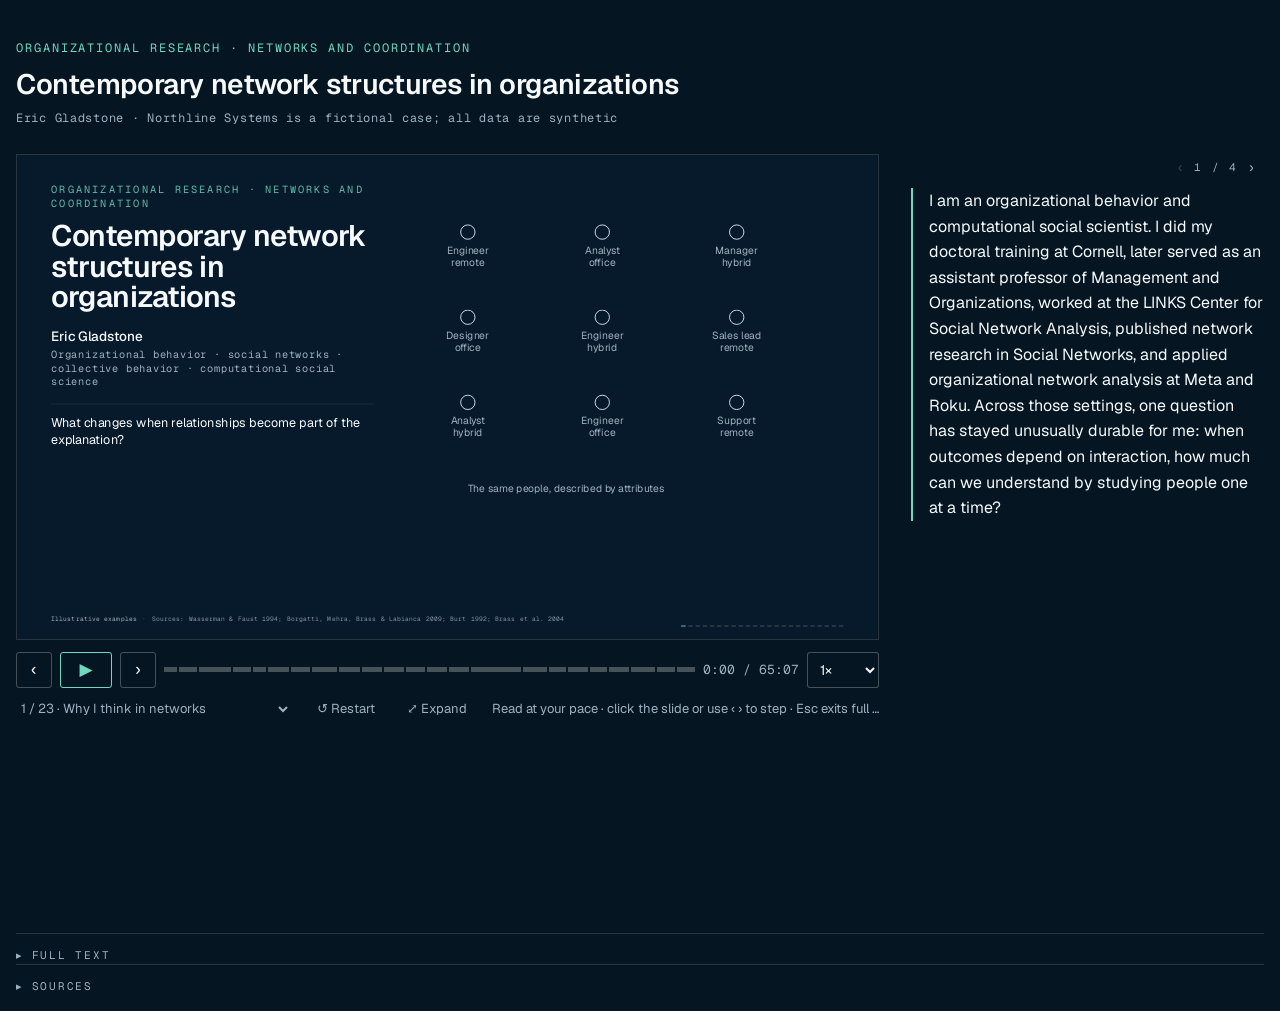
==== public/index.html @ 9e830a4d "Contemporary network structures in organizations: draft 7 (approved 2026-10-03) 23 pages, about 65 m" ====
<!doctype html>
<html lang="en">
<head>
<meta charset="utf-8">
<meta name="viewport" content="width=device-width, initial-scale=1">
<title>Contemporary network structures in organizations · Eric Gladstone</title>
<meta name="description" content="An illustrated walkthrough of organizational network analysis, from what a network is to measurement, structure, content, privacy and evidence, worked through a fictional company with synthetic data.">
<meta property="og:type" content="website">
<meta property="og:title" content="Contemporary network structures in organizations">
<meta property="og:description" content="An illustrated walkthrough of organizational network analysis, from what a network is to measurement, structure, content, privacy and evidence, worked through a fictional company with synthetic data.">
<meta property="og:url" content="https://networkstructures.eric-c-gladstone.workers.dev/">
<meta property="og:image" content="https://networkstructures.eric-c-gladstone.workers.dev/og.png">
<meta property="og:image:width" content="1200">
<meta property="og:image:height" content="630">
<meta name="twitter:card" content="summary_large_image">
<link rel="icon" href="data:,">
<link rel="stylesheet" href="player.css">
<style>
  @font-face{font-family:"Geist Variable";font-style:normal;font-weight:100 900;font-display:swap;src:url(deck/fonts/geist-latin-wght-normal.woff2) format("woff2-variations")}
  @font-face{font-family:"Geist Mono Variable";font-style:normal;font-weight:100 900;font-display:swap;src:url(deck/fonts/geist-mono-latin-wght-normal.woff2) format("woff2-variations")}
  :root { --sans: "Geist Variable", system-ui, -apple-system, "Segoe UI", Roboto, sans-serif; --mono: "Geist Mono Variable", ui-monospace, Menlo, monospace; }
  html, body { margin: 0; background: #051521; }
  main { max-width: 1600px; margin: 0 auto; padding: 16px; }
  .talk-head { margin: 24px 0 28px; font-family: var(--sans); }
  .talk-head .kicker { margin: 0 0 10px; font-family: var(--mono); font-size: 12px; letter-spacing: 0.16em; text-transform: uppercase; color: #6FD8BE; }
  .talk-head h1 { margin: 0 0 8px; font-size: 28px; font-weight: 600; letter-spacing: -0.015em; color: #F6FAFD; }
  .talk-head p.meta { margin: 0; font-family: var(--mono); font-size: 12px; letter-spacing: 0.06em; color: #9FB2C1; }
  .sp .sp-sources ol { width: min(720px, 100%); margin: 20px auto 0; padding: 0 0 0 22px; color: var(--sp-t2); font-size: 14px; line-height: 1.55; max-height: 60vh; overflow-y: auto; }
  .sp .sp-sources li { margin: 0 0 8px; word-break: break-word; }
  .embed main { padding: 0; }
  .embed .talk-head, .embed .sp-full { display: none; }
  .sp .sp-sources p { width: min(720px, 100%); margin: 16px auto 0; font-size: 14px; line-height: 1.55; color: var(--sp-muted); }
</style>
</head>
<body>
<script>if (/[?&]embed=1(&|$)/.test(location.search)) document.documentElement.classList.add('embed');</script>
<main>
<header class="talk-head">
  <p class="kicker">Organizational research · Networks and coordination</p>
  <h1>Contemporary network structures in organizations</h1>
  <p class="meta">Eric Gladstone · Northline Systems is a fictional case; all data are synthetic</p>
</header>
<!-- PLAYER START: this block is what an embedding page copies -->
<div class="sp" data-sp="root">
 <div class="sp-grid">
  <div class="sp-stage" data-sp="stage">
    <iframe data-sp="deck" src="deck/index.html" title="Presentation: Contemporary network structures in organizations" allow="fullscreen"></iframe>
  </div>

  <aside class="sp-now" aria-label="Spoken text for the current passage">
    <p class="sp-kicker"><span class="sp-steps"><button type="button" class="sp-step" data-sp="pprev" aria-label="Previous passage on this page">‹</button><span data-sp="pos"></span><button type="button" class="sp-step" data-sp="pnext" aria-label="Next passage on this page">›</button></span></p>
    <div class="sp-now__text" data-sp="now" aria-live="polite"></div>
  </aside>

  <div class="sp-controls">
    <div class="sp-bar" role="group" aria-label="Presentation playback">
      <button type="button" class="sp-btn" data-sp="prev" aria-label="Previous page" title="Previous">‹</button>
      <button type="button" class="sp-btn sp-play" data-sp="play" aria-label="Play" title="Play">▶</button>
      <button type="button" class="sp-btn" data-sp="next" aria-label="Next page" title="Next">›</button>
      <div class="sp-track" data-sp="track" aria-hidden="true"></div>
      <span class="sp-time"><span data-sp="elapsed">0:00</span> / <span data-sp="total">0:00</span></span>
      <label class="sp-sr" for="sp-speed">Reading speed</label>
      <select class="sp-select sp-speed" id="sp-speed" data-sp="speed" title="Reading speed">
        <option value="0.75">0.75×</option>
        <option value="1" selected>1×</option>
        <option value="1.25">1.25×</option>
        <option value="1.5">1.5×</option>
        <option value="2">2×</option>
        <option value="3">3×</option>
        <option value="4">4×</option>
        <option value="5">5×</option>
      </select>
    </div>
    <div class="sp-where">
      <label class="sp-sr" for="sp-jump">Jump to page</label>
      <select class="sp-quiet" id="sp-jump" data-sp="jump"></select>
      <button type="button" class="sp-quiet" data-sp="restart" aria-label="Restart from the beginning">↺ Restart</button>
      <button type="button" class="sp-quiet" data-sp="expand" aria-label="Show the slides full screen">⤢ Expand</button>
      <span class="sp-hint">Read at your pace · click the slide or use ‹ › to step · Esc exits full screen</span>
      <span class="sp-sr" data-sp="count" aria-live="polite"></span>
    </div>
  </div>

  <details class="sp-full">
    <summary>Full text</summary>
    <section class="sp-transcript" aria-label="Full text">
      <div data-sp="prose"></div>
    </section>
  </details>
  <details class="sp-full sp-sources">
    <summary>Sources</summary>
    <p>Northline Systems is fictional. Every Northline result comes from synthetic data generated for this talk. The literature below supports the general claims; the full claim-by-claim ledger is kept with the project.</p>
    <ol data-sp="sources"></ol>
  </details>
 </div>
</div>
<script src="timeline.js"></script>
<script src="sources.js"></script>
<script src="player.js"></script>
<script>
  (function () {
    var ol = document.querySelector('[data-sp="sources"]');
    (window.SOURCES || []).forEach(function (s) { var li = document.createElement('li'); li.textContent = s; ol.appendChild(li); });
  })();
</script>
<!-- PLAYER END -->
</main>
</body>
</html>
---- public/player.css ----
/* Player chrome only. Every rule is scoped under .sp so the player can sit inside
   another site's page without styling it, and the deck inside the iframe keeps
   its own styles untouched.

   Colours and type read the host page's tokens where they exist (the Graystone
   site and the deck share the same palette and Geist), with the deck's values
   as fallbacks for the standalone page. */
.sp {
  --sp-bg: var(--bg, #071A2B);
  --sp-deep: var(--bg-deep, #051521);
  --sp-text: var(--text, #F6FAFD);
  --sp-t2: var(--text-2, #C6D3DE);
  --sp-muted: var(--text-muted, #9FB2C1);
  --sp-accent: var(--accent, #6FD8BE);
  --sp-rule: var(--rule, rgba(255, 255, 255, 0.14));
  --sp-rule-strong: var(--rule-strong, rgba(255, 255, 255, 0.26));
  --sp-sans: var(--sans, system-ui, -apple-system, "Segoe UI", Roboto, sans-serif);
  --sp-mono: var(--mono, ui-monospace, Menlo, monospace);
  font-family: var(--sp-sans);
  color: var(--sp-text);
  /* the layout responds to the player's own width, not the window's, so it
     behaves the same standalone and inside a host page's column */
  container-type: inline-size;
  /* no margin or padding here: a host page may position the root (Graystone's
     .deckfig breakout sets margin-left on it) */
}
.sp *, .sp *::before, .sp *::after { box-sizing: border-box; }

/* ---- composition ---------------------------------------------------------
   Narrow: deck, controls, current passage, full text, stacked.
   From 1040px of player width: deck and current passage side by side, ~71/29. */
.sp .sp-grid {
  display: grid;
  grid-template-columns: minmax(0, 1fr);
  grid-template-areas: "deck" "controls" "now" "full" "sources";
}
.sp .sp-stage { grid-area: deck; align-self: start; }
.sp .sp-now { grid-area: now; margin-top: 26px; }
.sp .sp-controls { grid-area: controls; }
.sp .sp-full { grid-area: full; }
.sp .sp-full.sp-sources { grid-area: sources; margin-top: 0; }
@container (min-width: 1040px) {
  .sp .sp-grid {
    grid-template-columns: minmax(0, 71fr) minmax(0, 29fr);
    column-gap: 32px;
    /* controls stay with the deck, so a long passage beside them never pushes
       the controls away from the deck */
    grid-template-rows: auto 1fr auto auto;
    grid-template-areas: "deck now" "controls now" "full full" "sources sources";
  }
  .sp .sp-now { margin-top: 0; padding-top: 6px; }
}

/* The deck always gets a true 1920x1080 viewport, the size it was presented at.
   Below that size its own fit logic mis-centres the stage, so the player scales
   the whole iframe instead (--sp-s is set by player.js). */
.sp .sp-stage {
  position: relative; aspect-ratio: 16 / 9; overflow: hidden;
  background: var(--sp-deep); border: 1px solid var(--sp-rule);
}
.sp .sp-stage iframe {
  position: absolute; left: 0; top: 0; width: 1920px; height: 1080px; max-width: none;
  border: 0; margin: 0; display: block;
  transform: scale(var(--sp-s, 0.5)); transform-origin: 0 0;
}

/* ---- current passage ----------------------------------------------------- */
.sp .sp-steps { display: inline-flex; align-items: center; gap: 2px; }
.sp .sp-step {
  font: inherit; font-family: var(--sp-sans); font-size: 14px; line-height: 1; letter-spacing: 0;
  color: var(--sp-muted); background: transparent; border: 0; border-radius: 3px;
  /* 24px: the minimum comfortable touch target; negative margin keeps the label row height */
  width: 24px; height: 24px; margin: -6px 0; padding: 0; cursor: pointer;
}
.sp .sp-step:hover:not(:disabled) { color: var(--sp-text); }
.sp .sp-step:disabled { opacity: 0.3; cursor: default; }
.sp .sp-step[hidden] { display: none; }
.sp .sp-step:focus-visible { outline: 2px solid var(--sp-accent); outline-offset: 1px; }
.sp .sp-kicker {
  /* just the passage counter, right-aligned; the row keeps its height on
     single-passage pages so the text never shifts between pages */
  display: flex; justify-content: flex-end; gap: 12px; min-height: 13px;
  max-width: none; margin: 0 0 14px; padding: 0;
  font-family: var(--sp-mono); font-size: 11px; letter-spacing: 0.16em; text-transform: uppercase; color: var(--sp-muted);
}
.sp .sp-now__text p {
  max-width: none; margin: 0; padding: 0 0 0 16px;
  border-left: 2px solid var(--sp-accent);
  font-size: 16px; line-height: 1.6; color: var(--sp-text);
  animation: sp-fade 0.45s ease both;
}
.sp .sp-now__text .sp-empty { border-left-color: transparent; color: var(--sp-muted); font-style: italic; padding-left: 0; }
@keyframes sp-fade { from { opacity: 0; } to { opacity: 1; } }

/* ---- controls: one primary row, one quiet row ---------------------------- */
.sp .sp-controls { margin-top: 12px; }
.sp .sp-bar { display: flex; align-items: center; gap: 8px; margin: 0; }
.sp .sp-btn, .sp .sp-select {
  font: inherit; font-size: 15px; color: var(--sp-text); background: transparent;
  border: 1px solid var(--sp-rule-strong); border-radius: 3px;
  height: 36px; min-width: 36px; margin: 0; cursor: pointer;
}
.sp .sp-btn { font-size: 17px; line-height: 1; padding: 0 10px; }
.sp .sp-btn.sp-play { min-width: 52px; border-color: var(--sp-accent); color: var(--sp-accent); }
.sp .sp-btn:hover, .sp .sp-select:hover { border-color: var(--sp-t2); }
.sp .sp-select { padding: 0 8px; background: var(--sp-deep); max-width: 100%; }
.sp .sp-speed { font-size: 14px; }

.sp .sp-track { flex: 1; display: flex; gap: 2px; height: 36px; align-items: center; min-width: 0; }
.sp .sp-track i { position: relative; height: 5px; background: var(--sp-rule-strong); cursor: pointer; overflow: hidden; }
.sp .sp-track i b { position: absolute; inset: 0 auto 0 0; width: 0; background: var(--sp-accent); }
.sp .sp-track i.sp-done b { width: 100%; opacity: 0.55; }

.sp .sp-time { font-family: var(--sp-mono); font-variant-numeric: tabular-nums; color: var(--sp-muted); font-size: 13px; white-space: nowrap; }

.sp .sp-where { display: flex; align-items: center; gap: 18px; margin: 6px 0 0; min-width: 0; }
.sp .sp-where select.sp-quiet { flex: 0 1 auto; min-width: 0; }
.sp .sp-where button.sp-quiet { flex: none; }
.sp .sp-hint { font-size: 13px; color: var(--sp-muted); white-space: nowrap; overflow: hidden; text-overflow: ellipsis; min-width: 0; }
.sp .sp-stage:fullscreen { border: 0; background: #051521; aspect-ratio: auto; width: 100vw; height: 100vh; }
.sp .sp-quiet {
  font: inherit; font-size: 13px; color: var(--sp-muted); background: transparent;
  border: 1px solid transparent; border-radius: 3px; height: 30px; margin: 0; padding: 0 6px; cursor: pointer;
  max-width: 100%;
}
.sp select.sp-quiet { margin-left: -6px; }
.sp select.sp-quiet option { background: var(--sp-deep); color: var(--sp-text); }
.sp .sp-quiet:hover { color: var(--sp-text); border-color: var(--sp-rule); }

.sp .sp-btn:focus-visible, .sp .sp-select:focus-visible, .sp .sp-quiet:focus-visible, .sp .sp-full summary:focus-visible {
  outline: 2px solid var(--sp-accent); outline-offset: 2px;
}

/* ---- full text, collapsed by default ------------------------------------- */
.sp .sp-full { margin-top: 28px; border-top: 1px solid var(--sp-rule); }
.sp .sp-full summary {
  display: inline-flex; align-items: center; gap: 10px; padding: 14px 0 0; cursor: pointer; list-style: none;
  font-family: var(--sp-mono); font-size: 11px; letter-spacing: 0.16em; text-transform: uppercase; color: var(--sp-muted);
}
.sp .sp-full summary::-webkit-details-marker { display: none; }
.sp .sp-full summary::before { content: "▸"; font-family: var(--sp-sans); letter-spacing: 0; transition: transform 0.2s; }
.sp .sp-full[open] summary::before { transform: rotate(90deg); }
.sp .sp-full summary:hover { color: var(--sp-text); }

/* the reading surface is centred under the player, on the same axis as the deck */
.sp .sp-transcript {
  position: relative; /* offsetTop of paragraphs is measured against the panel */
  width: min(720px, 100%); margin: 24px auto 0; padding: 20px 6px 20px 0;
  border-top: 1px solid var(--sp-rule); border-bottom: 1px solid var(--sp-rule);
  overflow-y: auto; overscroll-behavior: contain;
  scrollbar-width: thin; scrollbar-color: var(--sp-rule-strong) transparent;
}
.sp .sp-transcript p {
  max-width: none; margin: 0 0 1.1em; padding: 0 0 0 14px;
  font-size: 17px; line-height: 1.62; color: var(--sp-t2);
  border-left: 2px solid transparent; cursor: pointer;
  transition: color 0.3s, border-color 0.3s;
}
.sp .sp-transcript p:last-child { margin-bottom: 0; }
.sp .sp-transcript p.sp-on { color: var(--sp-text); border-left-color: var(--sp-accent); }
.sp .sp-transcript .sp-empty { font-style: italic; cursor: default; border: 0; padding: 0; }

.sp .sp-sr { position: absolute; width: 1px; height: 1px; overflow: hidden; clip: rect(0 0 0 0); white-space: nowrap; margin: 0; padding: 0; }

@container (max-width: 640px) {
  .sp .sp-bar { flex-wrap: wrap; }
  .sp .sp-track { order: 10; flex-basis: 100%; height: 20px; }
  .sp .sp-time { margin-left: auto; }
  .sp .sp-transcript p { font-size: 16px; padding-left: 12px; }
}
@media (prefers-reduced-motion: reduce) {
  .sp .sp-transcript p, .sp .sp-full summary::before { transition: none; }
  .sp .sp-now__text p { animation: none; }
}
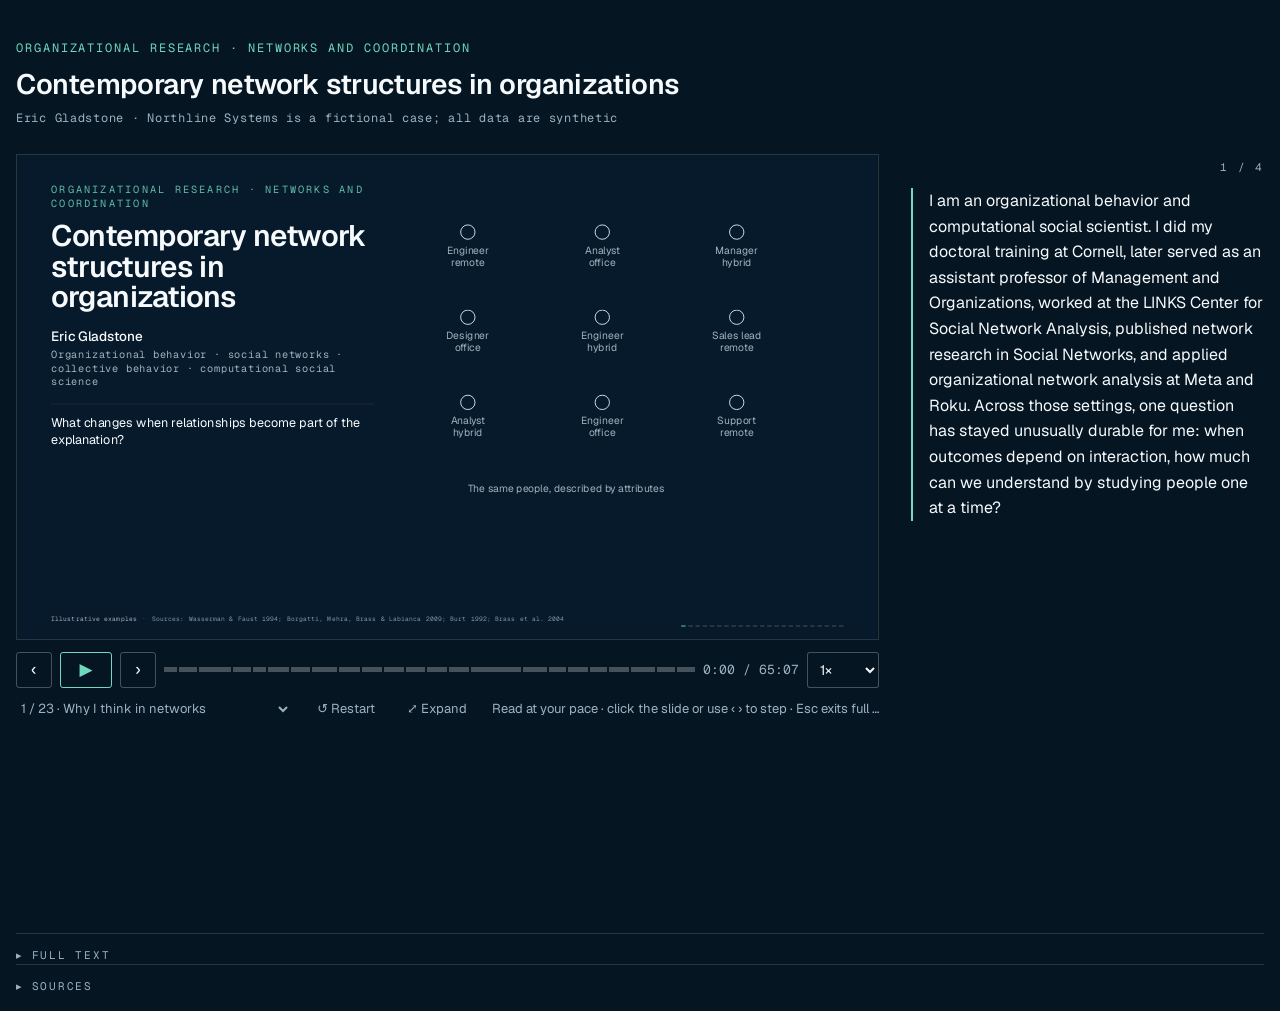
==== commit cd5c6e28: "One navigation sequence: ‹ › step passage by passage across pages; passage arrows removed Deck, pros" ====
--- a/public/index.html
+++ b/public/index.html
@@ -27,7 +27,8 @@
   .talk-head p.meta { margin: 0; font-family: var(--mono); font-size: 12px; letter-spacing: 0.06em; color: #9FB2C1; }
   .sp .sp-sources ol { width: min(720px, 100%); margin: 20px auto 0; padding: 0 0 0 22px; color: var(--sp-t2); font-size: 14px; line-height: 1.55; max-height: 60vh; overflow-y: auto; }
   .sp .sp-sources li { margin: 0 0 8px; word-break: break-word; }
-  .embed main { padding: 0; }
+  .embed main { padding: 0 6px 0 0; }
+  html.embed, .embed body { background: transparent; }
   .embed .talk-head, .embed .sp-full { display: none; }
   .sp .sp-sources p { width: min(720px, 100%); margin: 16px auto 0; font-size: 14px; line-height: 1.55; color: var(--sp-muted); }
 </style>
@@ -48,15 +49,15 @@
   </div>
 
   <aside class="sp-now" aria-label="Spoken text for the current passage">
-    <p class="sp-kicker"><span class="sp-steps"><button type="button" class="sp-step" data-sp="pprev" aria-label="Previous passage on this page">‹</button><span data-sp="pos"></span><button type="button" class="sp-step" data-sp="pnext" aria-label="Next passage on this page">›</button></span></p>
+    <p class="sp-kicker"><span class="sp-steps"><span data-sp="pos"></span></span></p>
     <div class="sp-now__text" data-sp="now" aria-live="polite"></div>
   </aside>
 
   <div class="sp-controls">
     <div class="sp-bar" role="group" aria-label="Presentation playback">
-      <button type="button" class="sp-btn" data-sp="prev" aria-label="Previous page" title="Previous">‹</button>
+      <button type="button" class="sp-btn" data-sp="prev" aria-label="Previous passage" title="Previous passage">‹</button>
       <button type="button" class="sp-btn sp-play" data-sp="play" aria-label="Play" title="Play">▶</button>
-      <button type="button" class="sp-btn" data-sp="next" aria-label="Next page" title="Next">›</button>
+      <button type="button" class="sp-btn" data-sp="next" aria-label="Next passage" title="Next passage">›</button>
       <div class="sp-track" data-sp="track" aria-hidden="true"></div>
       <span class="sp-time"><span data-sp="elapsed">0:00</span> / <span data-sp="total">0:00</span></span>
       <label class="sp-sr" for="sp-speed">Reading speed</label>
